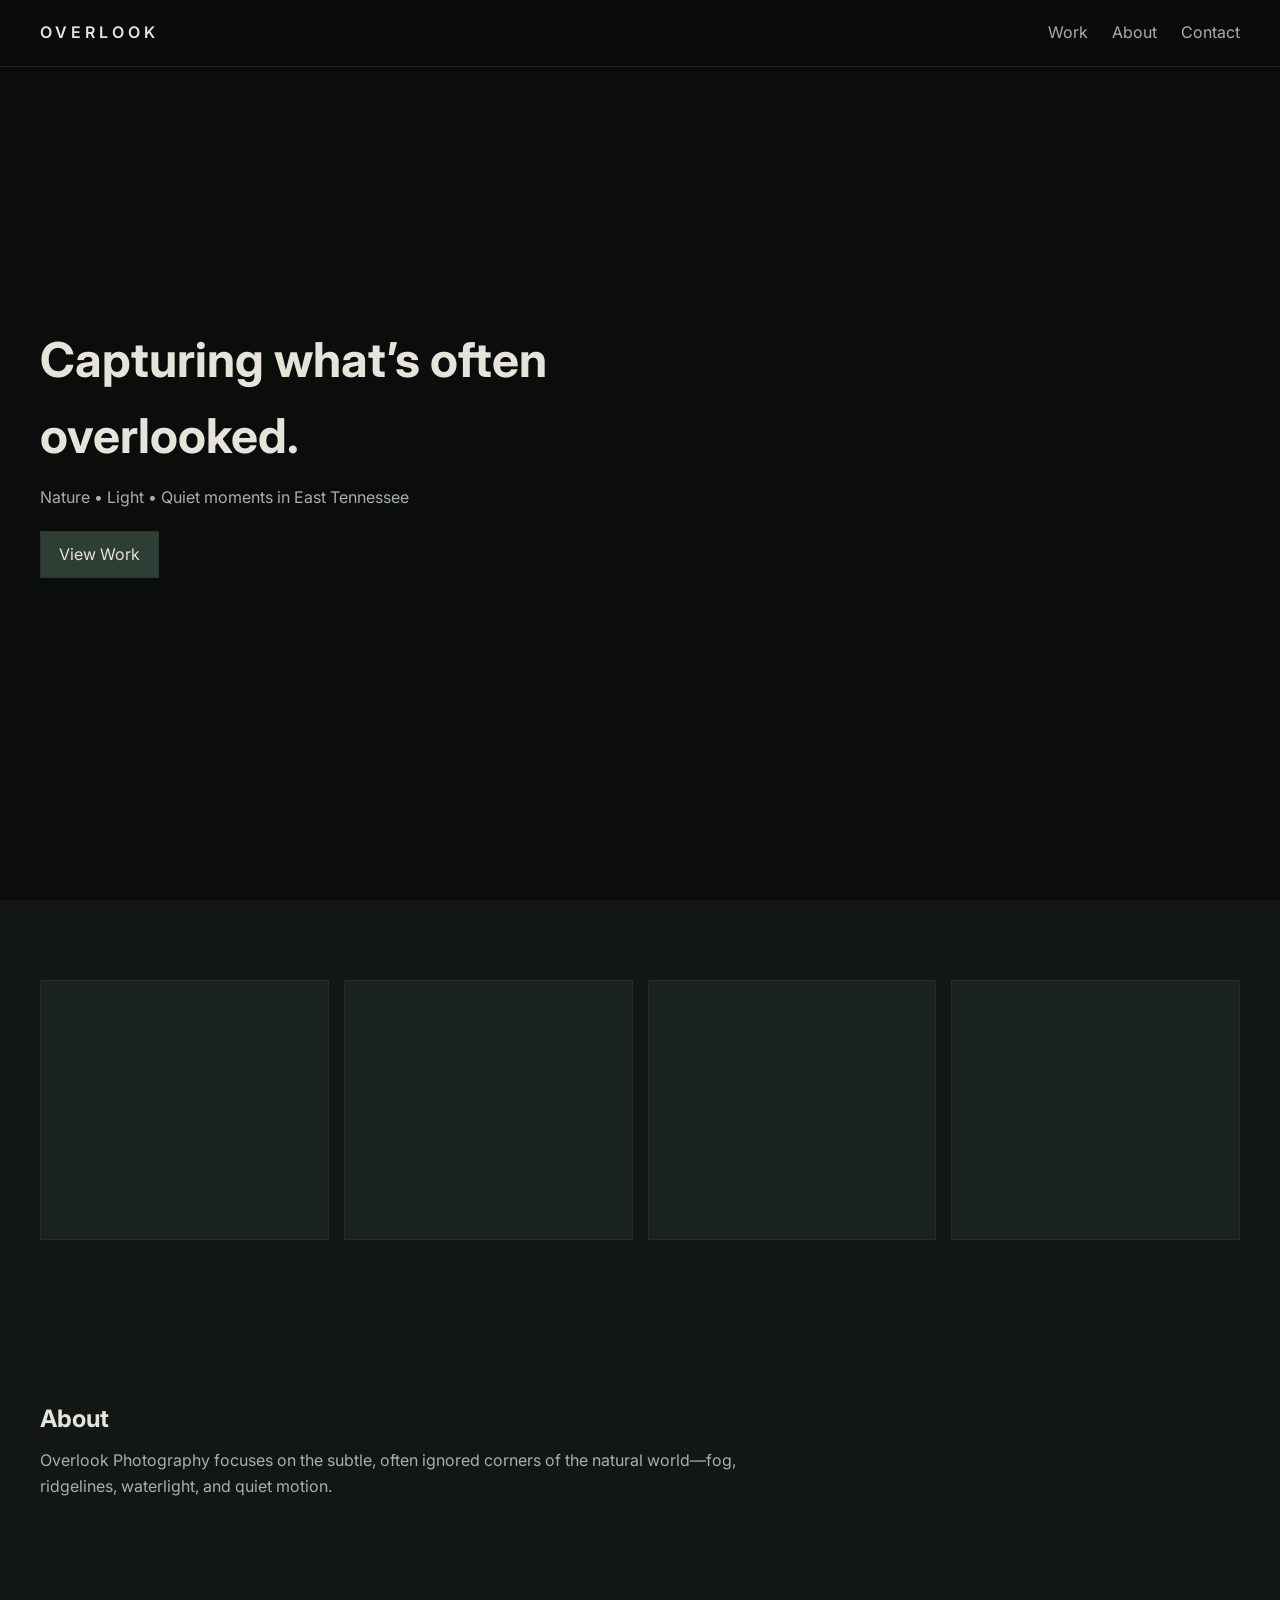
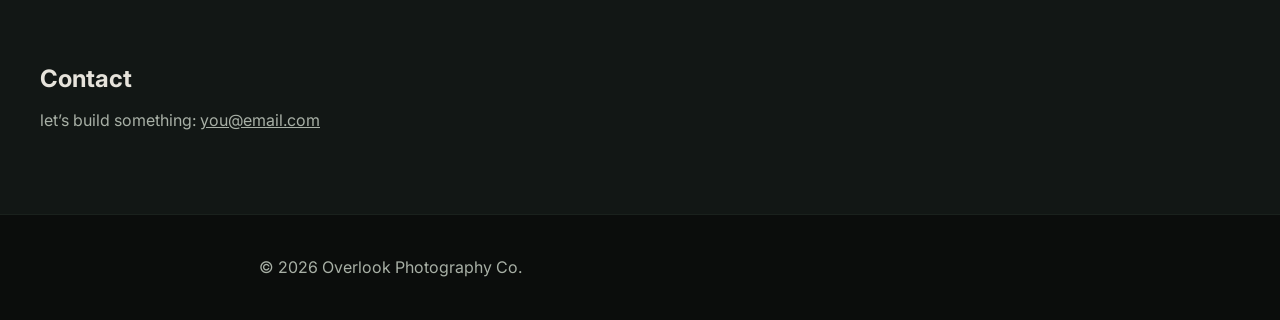
==== html/index.html @ 4328e623 "Skeleton created" ====
<!DOCTYPE html>
<html lang="en">
<head>
  <meta charset="UTF-8" />
  <meta name="viewport" content="width=device-width, initial-scale=1.0"/>
  <title>Overlook Photography Co.</title>
  <link rel="stylesheet" href="/css/styles.css"/>
</head>
<body>

  <header class="nav">
    <div class="logo">OVERLOOK</div>
    <nav>
      <a href="#work">Work</a>
      <a href="#about">About</a>
      <a href="#contact">Contact</a>
    </nav>
  </header>

  <section class="hero">
    <h1>Capturing what’s often overlooked.</h1>
    <p>Nature • Light • Quiet moments in East Tennessee</p>
    <a href="#work" class="btn">View Work</a>
  </section>

  <section id="work" class="gallery">
    <div class="grid">
      <div class="card"></div>
      <div class="card"></div>
      <div class="card"></div>
      <div class="card"></div>
    </div>
  </section>

  <section id="about" class="about">
    <h2>About</h2>
    <p>
      Overlook Photography focuses on the subtle, often ignored corners of the natural world—fog, ridgelines, waterlight, and quiet motion.
    </p>
  </section>

  <section id="contact" class="contact">
    <h2>Contact</h2>
    <p>let’s build something: <a href="mailto:you@email.com">you@email.com</a></p>
  </section>

  <footer>
    <p>© 2026 Overlook Photography Co.</p>
  </footer>

</body>
</html>
---- css/styles.css ----
@import url('https://fonts.googleapis.com/css2?family=Inter:wght@300;400;600&display=swap');

:root {
  /* Background layering */
  --bg: #0B0D0C;
  --section: #121715;
  --card: #1A221F;

  /* Typography */
  --text: #E6E3DB;
  --body: #A8B0A6;
  --muted: #6F7A73;

  /* Interaction */
  --link: #A8B0A6;
  --hover: #D6A96A;

  /* Buttons */
  --btn: #2F3E35;
  --btn-hover-warm: #8C5A3C;
  --btn-hover-sand: #B08A5A;
}

* {
  margin: 0;
  padding: 0;
  box-sizing: border-box;
  font-family: 'Inter', sans-serif;
}

body {
  background: var(--bg);
  color: var(--body);
  line-height: 1.6;
}

/* NAV */
.nav {
  display: flex;
  justify-content: space-between;
  padding: 20px 40px;
  position: fixed;
  width: 100%;
  top: 0;
  background: rgba(11, 13, 12, 0.75);
  backdrop-filter: blur(10px);
  border-bottom: 1px solid #1b241f;
  z-index: 1000;
}

.logo {
  letter-spacing: 4px;
  font-weight: 600;
  color: var(--text);
}

.nav a {
  margin-left: 20px;
  color: var(--link);
  text-decoration: none;
  transition: 0.2s ease;
}

.nav a:hover {
  color: var(--hover);
}

/* HERO */
.hero {
  height: 100vh;
  display: flex;
  flex-direction: column;
  justify-content: center;
  padding: 0 40px;
  background: var(--bg);
}

.hero h1 {
  font-size: 3rem;
  max-width: 650px;
  color: var(--text);
}

.hero p {
  margin-top: 10px;
  color: var(--body);
}

/* BUTTON */
.btn {
  margin-top: 20px;
  padding: 10px 18px;
  width: fit-content;
  background: var(--btn);
  color: var(--text);
  border: 1px solid #2a332f;
  text-decoration: none;
  transition: 0.2s ease;
}

.btn:hover {
  background: var(--btn-hover-sand);
  color: #0B0D0C;
}

/* SECTIONS */
.gallery,
.about,
.contact {
  padding: 80px 40px;
  background: var(--section);
}

/* GALLERY GRID */
.grid {
  display: grid;
  grid-template-columns: repeat(auto-fit, minmax(250px, 1fr));
  gap: 15px;
}

.card {
  height: 260px;
  background: var(--card);
  border: 1px solid #232c27;
  transition: 0.25s ease;
}

.card:hover {
  transform: scale(1.02);
  border-color: var(--hover);
}

/* TEXT */
h2 {
  color: var(--text);
  margin-bottom: 10px;
}

p {
  color: var(--body);
  max-width: 700px;
}

/* LINKS */
a {
  color: var(--link);
}

a:hover {
  color: var(--hover);
}

/* FOOTER */
footer {
  padding: 40px;
  text-align: center;
  color: var(--muted);
  background: var(--bg);
  border-top: 1px solid #1a211d;
}
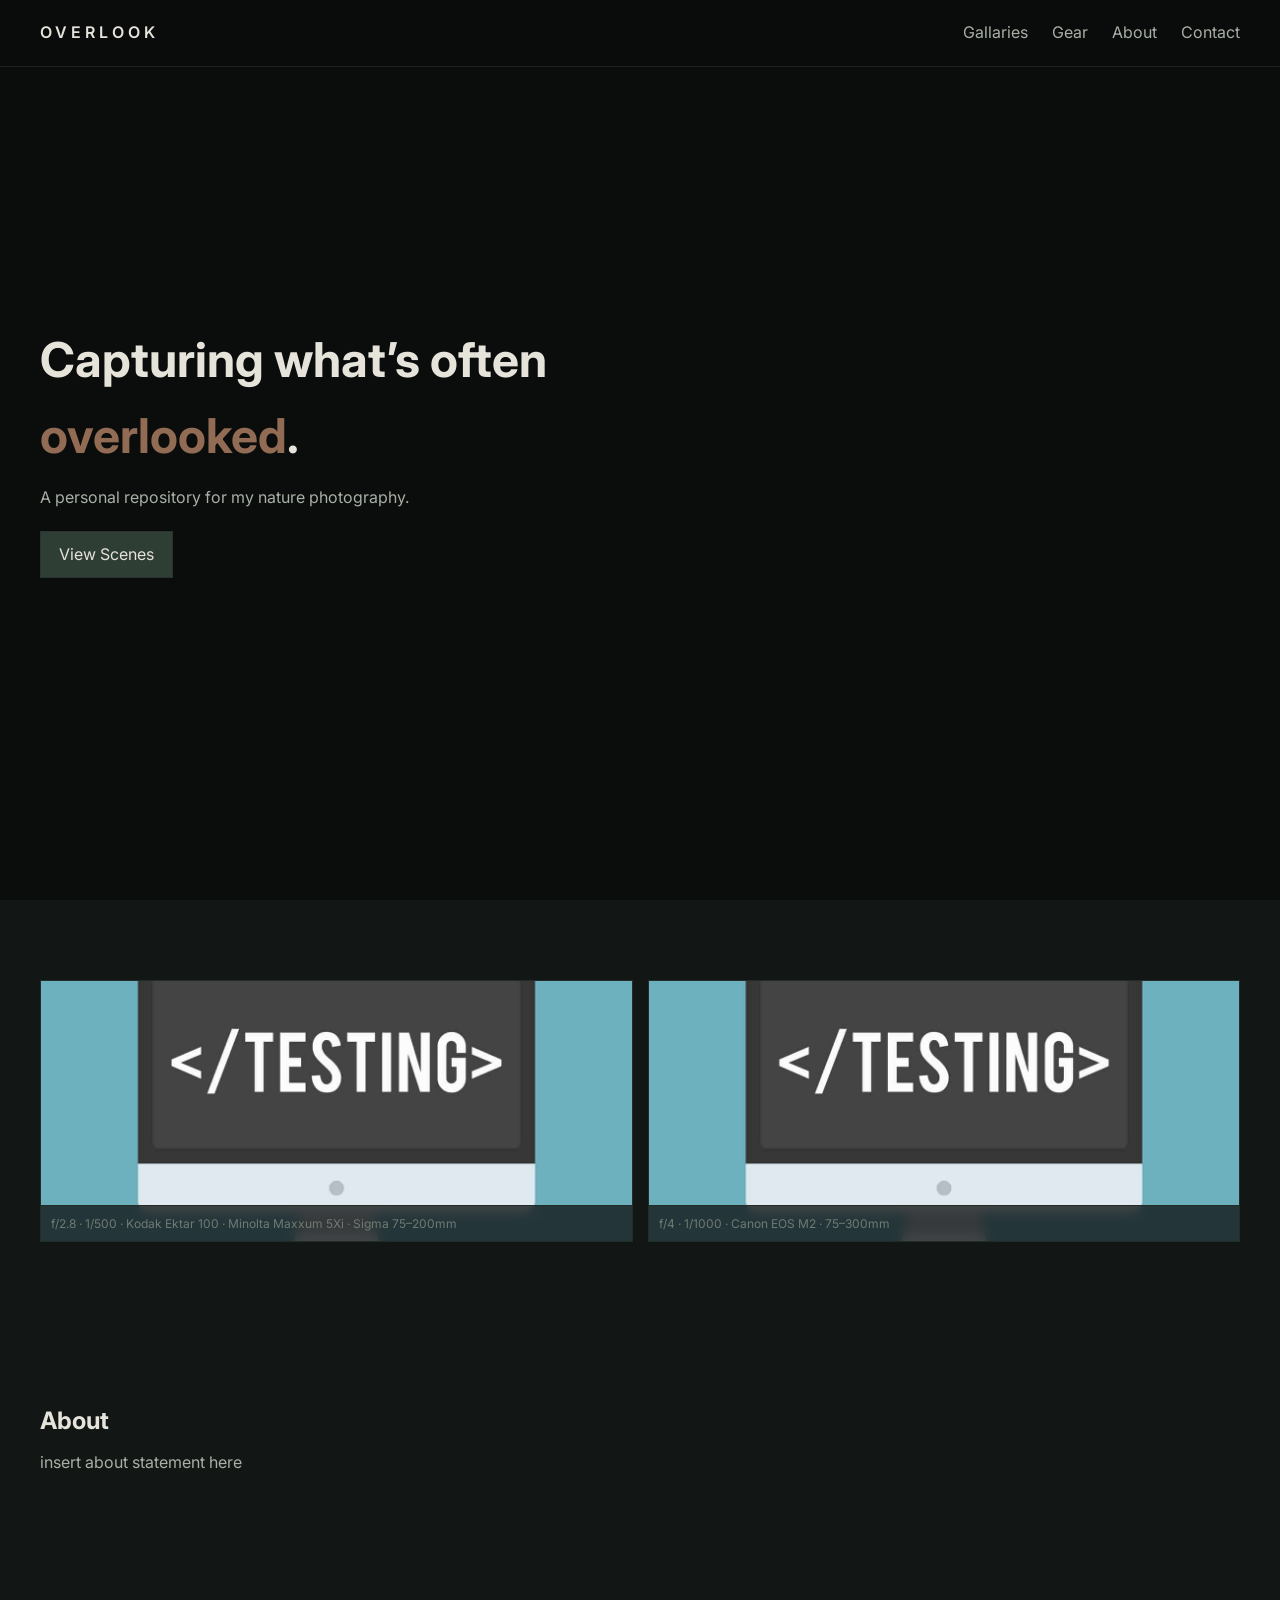
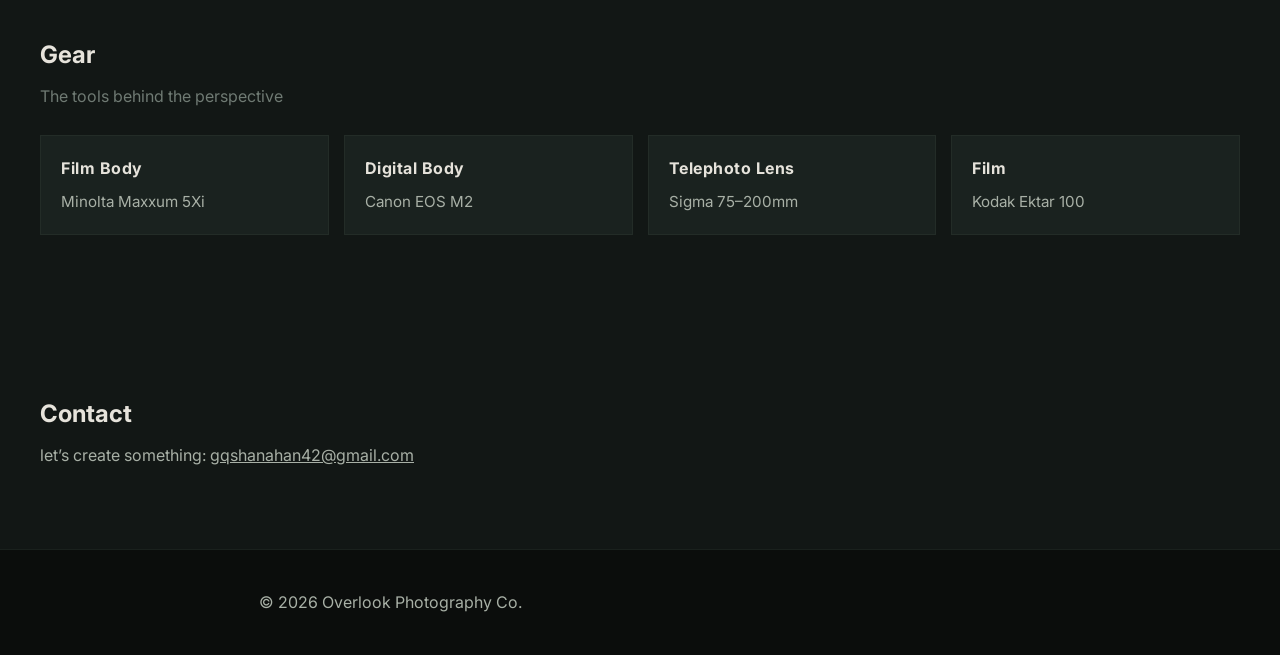
==== commit 07aad6e5: "more work" ====
--- a/html/index.html
+++ b/html/index.html
@@ -11,42 +11,92 @@
   <header class="nav">
     <div class="logo">OVERLOOK</div>
     <nav>
-      <a href="#work">Work</a>
+      <a href="#work">Gallaries</a>
+      <a href="#gear">Gear</a>
       <a href="#about">About</a>
       <a href="#contact">Contact</a>
     </nav>
   </header>
 
   <section class="hero">
-    <h1>Capturing what’s often overlooked.</h1>
-    <p>Nature • Light • Quiet moments in East Tennessee</p>
-    <a href="#work" class="btn">View Work</a>
+    <h1>Capturing what’s often <span style="color: #916b53">overlooked</span>.</h1>
+    <p>A personal repository for my nature photography.</p>
+    <a href="#work" class="btn">View Scenes</a>
   </section>
 
   <section id="work" class="gallery">
     <div class="grid">
-      <div class="card"></div>
-      <div class="card"></div>
-      <div class="card"></div>
-      <div class="card"></div>
-    </div>
+
+        <div class="photo-card" onclick="openLightbox(this)">
+            <img src="/media/website-testing.jpg" alt="Forest Fog">
+
+            <div class="exif-bar">
+            f/2.8 · 1/500 · Kodak Ektar 100 · Minolta Maxxum 5Xi · Sigma 75–200mm
+            </div>
+        </div>
+
+        <div class="photo-card" onclick="openLightbox(this)">
+            <img src="/media/website-testing.jpg" alt="Mountain Ridge">
+
+            <div class="exif-bar">
+            f/4 · 1/1000 · Canon EOS M2 · 75–300mm
+            </div>
+        </div>
+
+        </div>
   </section>
 
   <section id="about" class="about">
     <h2>About</h2>
     <p>
-      Overlook Photography focuses on the subtle, often ignored corners of the natural world—fog, ridgelines, waterlight, and quiet motion.
+        insert about statement here
     </p>
   </section>
 
+  <section id="gear" class="gear">
+    <h2>Gear</h2>
+    <p class="meta">The tools behind the perspective</p>
+
+    <div class="gear-grid">
+
+        <div class="gear-card">
+        <h3>Film Body</h3>
+        <p>Minolta Maxxum 5Xi</p>
+        </div>
+
+        <div class="gear-card">
+        <h3>Digital Body</h3>
+        <p>Canon EOS M2</p>
+        </div>
+
+        <div class="gear-card">
+        <h3>Telephoto Lens</h3>
+        <p>Sigma 75–200mm</p>
+        </div>
+
+        <div class="gear-card">
+        <h3>Film</h3>
+        <p>Kodak Ektar 100</p>
+        </div>
+
+    </div>
+    </section>
+
   <section id="contact" class="contact">
     <h2>Contact</h2>
-    <p>let’s build something: <a href="mailto:you@email.com">you@email.com</a></p>
+    <p>let’s create something: <a href="mailto:gqshanahan42@gmail.com">gqshanahan42@gmail.com</a></p>
   </section>
 
   <footer>
     <p>© 2026 Overlook Photography Co.</p>
   </footer>
 
+  <div id="lightbox" class="lightbox" onclick="closeLightbox()">
+    <img id="lightbox-img">
+    <div id="lightbox-exif"></div>
+  </div>
+
+  <script src="/js/script.js"></script>
+
 </body>
 </html>
--- a/css/styles.css
+++ b/css/styles.css
@@ -32,6 +32,45 @@
   background: var(--bg);
   color: var(--body);
   line-height: 1.6;
+}
+
+.photo-card {
+  position: relative;
+  overflow: hidden;
+  background: var(--card);
+  border: 1px solid #232c27;
+  cursor: pointer;
+  transition: 0.25s ease;
+}
+
+.photo-card img {
+  width: 100%;
+  height: 260px;
+  object-fit: cover;
+  display: block;
+  filter: contrast(1.05) saturate(0.95);
+  transition: 0.3s ease;
+}
+
+.photo-card:hover img {
+  transform: scale(1.03);
+}
+
+.photo-card:hover {
+  border-color: var(--hover);
+}
+
+/* EXIF BAR */
+.exif-bar {
+  position: absolute;
+  bottom: 0;
+  width: 100%;
+  padding: 8px 10px;
+  font-size: 0.75rem;
+  color: var(--muted);
+  background: rgba(11, 13, 12, 0.75);
+  backdrop-filter: blur(6px);
+  border-top: 1px solid #232c27;
 }
 
 /* NAV */
@@ -118,6 +157,72 @@
   gap: 15px;
 }
 
+.lightbox {
+  position: fixed;
+  top: 0;
+  left: 0;
+  width: 100%;
+  height: 100%;
+  background: rgba(11, 13, 12, 0.92);
+  display: none;
+  flex-direction: column;
+  align-items: center;
+  justify-content: center;
+  z-index: 2000;
+}
+
+.lightbox img {
+  max-width: 90%;
+  max-height: 80%;
+  border: 1px solid #2a332f;
+}
+
+#lightbox-exif {
+  margin-top: 12px;
+  color: var(--muted);
+  font-size: 0.85rem;
+}
+
+.gear {
+  padding: 80px 40px;
+  background: var(--section);
+}
+
+.meta {
+  color: var(--muted);
+  margin-bottom: 25px;
+}
+
+.gear-grid {
+  display: grid;
+  grid-template-columns: repeat(auto-fit, minmax(220px, 1fr));
+  gap: 15px;
+}
+
+.gear-card {
+  background: var(--card);
+  border: 1px solid #232c27;
+  padding: 20px;
+  transition: 0.2s ease;
+}
+
+.gear-card h3 {
+  color: var(--text);
+  margin-bottom: 8px;
+  font-size: 1rem;
+  letter-spacing: 0.5px;
+}
+
+.gear-card p {
+  color: var(--body);
+  font-size: 0.95rem;
+}
+
+.gear-card:hover {
+  border-color: var(--hover);
+  transform: translateY(-2px);
+}
+
 .card {
   height: 260px;
   background: var(--card);
